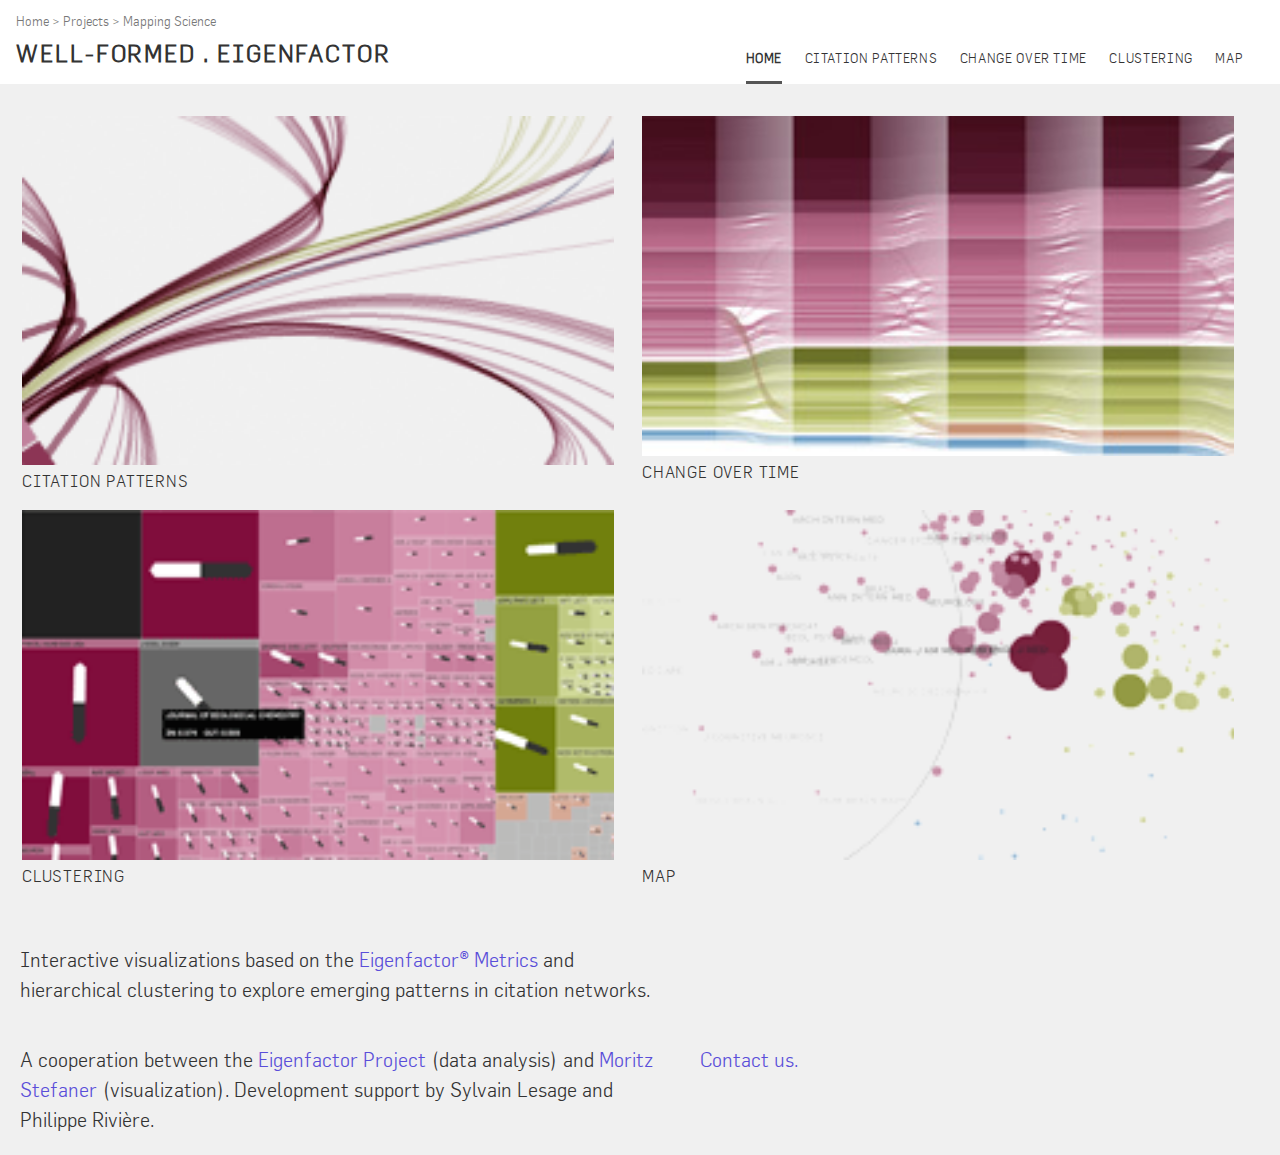
==== index.html @ 4a296b69 "link h1 to index.html" ====
<!DOCTYPE html>
<html>

<head>
    <meta charset="utf-8">
    <title>WELL-FORMED.EIGENFACTOR.ORG : Visualizing information flow in science</title>

    <link rel="stylesheet" type="text/css" href="common.css">
</head>

<body>
		<div class="header">

			<div id="cHeader_navigation">
				<a href="../../index.php"> Home </a> >
				<a href="../../projects.php"> Projects </a> >
				<a href="../researchArea_2.php"> Mapping Science </a>
			</div>

			<h1><a href="index.html">well-formed&thinsp;.&thinsp;eigenfactor</a></h1>

			<ul class="menu">

				<li >
					<a class="active" href="index.html">
						<span>Home</span>
					</a>
				</li>

				<li>
					<a href="radial.html">
						<span>Citation patterns</span>
					</a>
				</li>

				<li>
					<a href="time.html">
						<span>Change over time</span>
					</a>
				</li>

				<li>

					<a href="treemap.html">
						<span>Clustering</span>
					</a>
				</li>

	      <li>
	        <a href="map.html">
	          <span>Map</span>
	        </a>
	      </li>

			</ul>
		</div>
		<div class="content large">
			<ul class="teaser menu">
				<li>
					<a href="radial.html">
						<img src="img/radial2.gif" />
						<span>Citation patterns</span>
					</a>
				</li>

				<li>
					<a href="time.html">
						<img src="img/flow2.jpg" />
						<span>Change over time</span>
					</a>
				</li>

				<li>

					<a href="treemap.html">
						<img src="img/treemap2.gif" />
						<span>Clustering</span>
					</a>
				</li>

	      <li>
	        <a href="map.html">
	        	<img src="img/map2.gif"/>
	          <span>Map</span>
	        </a>
	      </li>
			</ul>

	    <p>Interactive visualizations based on the <a href="../journalRank/index.php">Eigenfactor&#174; Metrics</a> and hierarchical clustering to explore emerging patterns in citation networks.</p>

	    <p>A cooperation between the <a href="../../index.php">Eigenfactor Project</a> (data analysis) and <a href="http://moritz.stefaner.eu">Moritz Stefaner</a> (visualization). Development support by Sylvain Lesage and Philippe Rivière.</p>

	    <p>
	    	<a href="mailto:eigenfactor@well-formed-data.net">Contact us.</a>
	   	</p>

	  </div>
</body>

</html>
---- common.css ----
/*
 * CSS for the HTML page
 */

@font-face {
  font-family: 'flamamediumregular';
  src: url('assets/flamamediumregular.woff2') format('woff2'),
       url('assets/flamamediumregular.woff') format('woff');
  font-weight: bold;
  font-style: normal;
}

@font-face {
  font-family: 'flamalightregular';
  src: url('assets/flamalightregular.woff2') format('woff2'),
       url('assets/flamalightregular.woff') format('woff');
  font-weight: normal;
  font-style: normal;
}

body {
  margin: 0;
  padding: 0;
  /*overflow: hidden;*/
  background: #f0f0f0;
  font-family: "flamalightregular";
  line-height: 1.5;
  color: #333;
}


* {
  box-sizing: border-box;
}

a{
  color: inherit;
  text-decoration: none;
}

p a {
  color: #5A4ED9;
}

iframe{
  display: block;
  width: 100%;
  height: 100%;
  border: none;

  float: left;
}

#cHeader_navigation{
  font-size: .8em;
  color: #777;
  margin: -.3em 0 .3em;
}

h1{
  margin: 0 0 .5em;
  padding: 0;
  float: left;
  text-transform: uppercase;
  font-size: 1.5em;
  letter-spacing: .08em;
}

.header{
  background: white;
  padding: 1em 1em 0;
  width: 100%;
  overflow: auto;
}

.content {
  width: 100%;
  height: 100vh;
  clear: both;
}

.large{
  font-size: 1.25em;
}


.content p{
  float: left;
  max-width: 32em;
  margin: 1em;
}

.content p strong{
  font-weight: bold;
  /*text-transform: uppercase;*/
  letter-spacing: .02em;
  margin-right: .3em;
}

.menu{
  display: block;
  float: right;
  padding: 0;
  margin: .6em .3em 0 0;
  overflow: auto;
}

@media (max-width:960px) {

  h1{
    float: none;
  }

  .menu{
    float: left;
    margin: 0;
  }
}

.menu.teaser{
  padding: 1em;
  grid-template-columns: 1fr 1fr 1fr 1fr;
  display: grid;
  width: 100%;
}

@media (max-width:1800px) {
  .menu.teaser{
    grid-template-columns: 1fr 1fr;
   }
}

@media (max-width:960px) {
  .menu.teaser{
    grid-template-columns: 1fr;
   }
}

.menu li{
  list-style: none;
  display: block;
  margin: 0 0 0 -.6em;
  padding: 0 1em;
  float: left;

  /*border: 1px solid red;*/
}


.menu li img{
  display: block;
  width: 100%;
  height: 100%;
  object-fit: cover;
}

.menu li span{
  display: block;
  width: 100%;
  height: auto;
  padding: .3em 0 1em 0;
  text-transform: uppercase;
  letter-spacing: .05em;
  font-size: .8em;
}

.menu li a{
  display: inline-block;
  width: 100%;
}


.active{
  font-weight: bold;
  border-bottom: 3px solid #555;
}

.content.grid{
  display: grid;
  grid-template-areas: "vis vis vis vis" ". info-text-1 info-text-2 ."
  ;
  grid-template-columns: 1fr auto auto 1fr;
  grid-template-rows: minmax(800px, 1fr) auto;
  width: auto;
  height: auto;
  padding-top: 10px;
}

@media (min-width:1400px) and (min-height:800px) {
  .content.grid{
    grid-template-areas: "vis info-text-1"
    "vis info-text-2" "vis .";
    grid-template-columns: 1fr auto;
    grid-template-rows: auto auto minmax(800px, 1fr);
    position: absolute;
    top: 85px;
    bottom: 0;
    left: 0;
    right: 0;
  }
}

@media (max-width:920px) {
  .content.grid{
    grid-template-areas: "vis" "info-text-1"
    "info-text-2";
    grid-template-columns: 1fr;
  }
}

.content.grid .info-text-1{
  grid-area: info-text-1;
}

.content.grid .info-text-2{
  grid-area: info-text-2;
}

.content.grid .vis{
  grid-area: vis;
}

button#fullscreen {
  position: absolute;
  top: 4px;
  right: 1em;
  border: none;
  text-transform: uppercase;
  background: #dddddd;
  color: #333;
  font-size: 12px;
  padding: 4px 5px;
  font-family: "flamalightregular";
}
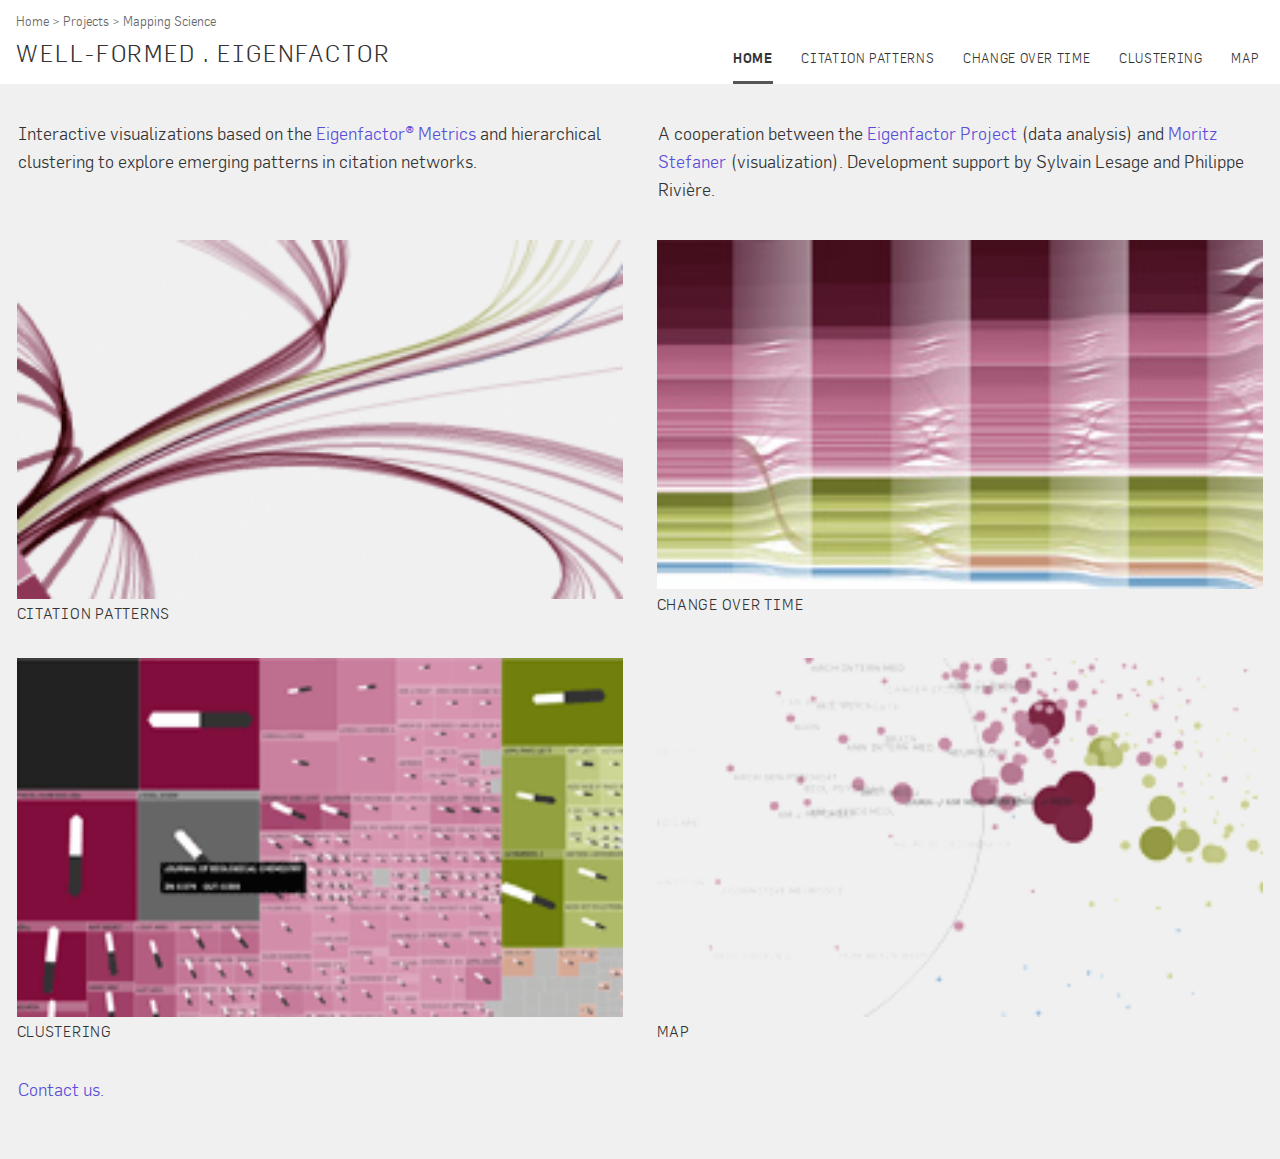
==== commit e0305579: "landing page layout" ====
--- a/index.html
+++ b/index.html
@@ -2,99 +2,107 @@
 <html>
 
 <head>
-    <meta charset="utf-8">
-    <title>WELL-FORMED.EIGENFACTOR.ORG : Visualizing information flow in science</title>
+	<meta charset="utf-8">
+	<title>WELL-FORMED.EIGENFACTOR.ORG : Visualizing information flow in science</title>
 
-    <link rel="stylesheet" type="text/css" href="common.css">
+	<link rel="stylesheet" type="text/css" href="common.css">
 </head>
 
 <body>
-		<div class="header">
+	<div class="header">
 
-			<div id="cHeader_navigation">
-				<a href="../../index.php"> Home </a> >
-				<a href="../../projects.php"> Projects </a> >
-				<a href="../researchArea_2.php"> Mapping Science </a>
+		<div id="cHeader_navigation">
+			<a href="../../index.php"> Home </a> >
+			<a href="../../projects.php"> Projects </a> >
+			<a href="../researchArea_2.php"> Mapping Science </a>
+		</div>
+
+		<h1>
+			<a href="index.html">well-formed&thinsp;.&thinsp;eigenfactor</a>
+		</h1>
+
+		<ul class="menu">
+
+			<li>
+				<a class="active" href="index.html">
+					<span>Home</span>
+				</a>
+			</li>
+
+			<li>
+				<a href="radial.html">
+					<span>Citation patterns</span>
+				</a>
+			</li>
+
+			<li>
+				<a href="time.html">
+					<span>Change over time</span>
+				</a>
+			</li>
+
+			<li>
+
+				<a href="treemap.html">
+					<span>Clustering</span>
+				</a>
+			</li>
+
+			<li>
+				<a href="map.html">
+					<span>Map</span>
+				</a>
+			</li>
+
+		</ul>
+	</div>
+	<div class="content large">
+		<ul class="teaser menu">
+			<li class="image1">
+				<a href="radial.html">
+					<img src="img/radial2.gif" />
+					<span>Citation patterns</span>
+				</a>
+			</li>
+
+			<li class="image2">
+				<a href="time.html">
+					<img src="img/flow2.jpg" />
+					<span>Change over time</span>
+				</a>
+			</li>
+
+			<li class="image3">
+
+				<a href="treemap.html">
+					<img src="img/treemap2.gif" />
+					<span>Clustering</span>
+				</a>
+			</li>
+
+			<li class="image4">
+				<a href="map.html">
+					<img src="img/map2.gif" />
+					<span>Map</span>
+				</a>
+			</li>
+
+			<div class="text1">
+				<p>Interactive visualizations based on the
+					<a href="../journalRank/index.php">Eigenfactor&#174; Metrics</a> and hierarchical clustering to explore emerging patterns in citation networks.</p>
 			</div>
-
-			<h1><a href="index.html">well-formed&thinsp;.&thinsp;eigenfactor</a></h1>
-
-			<ul class="menu">
-
-				<li >
-					<a class="active" href="index.html">
-						<span>Home</span>
-					</a>
-				</li>
-
-				<li>
-					<a href="radial.html">
-						<span>Citation patterns</span>
-					</a>
-				</li>
-
-				<li>
-					<a href="time.html">
-						<span>Change over time</span>
-					</a>
-				</li>
-
-				<li>
-
-					<a href="treemap.html">
-						<span>Clustering</span>
-					</a>
-				</li>
-
-	      <li>
-	        <a href="map.html">
-	          <span>Map</span>
-	        </a>
-	      </li>
-
-			</ul>
-		</div>
-		<div class="content large">
-			<ul class="teaser menu">
-				<li>
-					<a href="radial.html">
-						<img src="img/radial2.gif" />
-						<span>Citation patterns</span>
-					</a>
-				</li>
-
-				<li>
-					<a href="time.html">
-						<img src="img/flow2.jpg" />
-						<span>Change over time</span>
-					</a>
-				</li>
-
-				<li>
-
-					<a href="treemap.html">
-						<img src="img/treemap2.gif" />
-						<span>Clustering</span>
-					</a>
-				</li>
-
-	      <li>
-	        <a href="map.html">
-	        	<img src="img/map2.gif"/>
-	          <span>Map</span>
-	        </a>
-	      </li>
-			</ul>
-
-	    <p>Interactive visualizations based on the <a href="../journalRank/index.php">Eigenfactor&#174; Metrics</a> and hierarchical clustering to explore emerging patterns in citation networks.</p>
-
-	    <p>A cooperation between the <a href="../../index.php">Eigenfactor Project</a> (data analysis) and <a href="http://moritz.stefaner.eu">Moritz Stefaner</a> (visualization). Development support by Sylvain Lesage and Philippe Rivière.</p>
-
-	    <p>
-	    	<a href="mailto:eigenfactor@well-formed-data.net">Contact us.</a>
-	   	</p>
-
-	  </div>
+			<div class="text2">
+				<p>A cooperation between the
+					<a href="../../index.php">Eigenfactor Project</a> (data analysis) and
+					<a href="http://moritz.stefaner.eu">Moritz Stefaner</a> (visualization). Development support by Sylvain Lesage and Philippe Rivière.</p>
+			</div>
+			<div class="text3">
+				<p>
+					<a href="mailto:eigenfactor@well-formed-data.net">Contact us.</a>
+				</p>
+			</div>
+		</ul>
+	</div>
 </body>
 
 </html>--- a/common.css
+++ b/common.css
@@ -3,17 +3,17 @@
  */
 
 @font-face {
-  font-family: 'flamamediumregular';
-  src: url('assets/flamamediumregular.woff2') format('woff2'),
-       url('assets/flamamediumregular.woff') format('woff');
+  font-family: "flama";
+  src: url("assets/flamamediumregular.woff2") format("woff2"),
+    url("assets/flamamediumregular.woff") format("woff");
   font-weight: bold;
   font-style: normal;
 }
 
 @font-face {
-  font-family: 'flamalightregular';
-  src: url('assets/flamalightregular.woff2') format('woff2'),
-       url('assets/flamalightregular.woff') format('woff');
+  font-family: "flama";
+  src: url("assets/flamalightregular.woff2") format("woff2"),
+    url("assets/flamalightregular.woff") format("woff");
   font-weight: normal;
   font-style: normal;
 }
@@ -23,50 +23,49 @@
   padding: 0;
   /*overflow: hidden;*/
   background: #f0f0f0;
-  font-family: "flamalightregular";
+  color: #333;
+  font-family: flama, sans-serif;
   line-height: 1.5;
-  color: #333;
-}
-
+}
 
 * {
   box-sizing: border-box;
 }
 
-a{
+a {
   color: inherit;
   text-decoration: none;
 }
 
 p a {
-  color: #5A4ED9;
-}
-
-iframe{
+  color: #5a4ed9;
+}
+
+iframe {
   display: block;
   width: 100%;
   height: 100%;
   border: none;
-
-  float: left;
-}
-
-#cHeader_navigation{
-  font-size: .8em;
-  color: #777;
-  margin: -.3em 0 .3em;
-}
-
-h1{
-  margin: 0 0 .5em;
+  float: left;
+}
+
+#cHeader_navigation {
+  font-size: 0.8em;
+  color: #666;
+  margin: -0.3em 0 0.3em;
+}
+
+h1 {
+  margin: 0 0 0.5em;
   padding: 0;
   float: left;
   text-transform: uppercase;
   font-size: 1.5em;
-  letter-spacing: .08em;
-}
-
-.header{
+  letter-spacing: 0.08em;
+  font-weight: normal;
+}
+
+.header {
   background: white;
   padding: 1em 1em 0;
   width: 100%;
@@ -79,106 +78,153 @@
   clear: both;
 }
 
-.large{
-  font-size: 1.25em;
-}
-
-
-.content p{
+.large {
+  font-size: 1.15em;
+}
+
+.content p {
   float: left;
   max-width: 32em;
-  margin: 1em;
-}
-
-.content p strong{
+  margin: 0 1em 1em 1em;
+}
+
+.content p strong {
   font-weight: bold;
   /*text-transform: uppercase;*/
-  letter-spacing: .02em;
-  margin-right: .3em;
-}
-
-.menu{
+  letter-spacing: 0.02em;
+  margin-right: 0.3em;
+}
+
+.menu {
   display: block;
   float: right;
   padding: 0;
-  margin: .6em .3em 0 0;
+  margin: 0.6em -0.6em 0 0;
+
   overflow: auto;
 }
 
-@media (max-width:960px) {
-
-  h1{
+@media (max-width: 960px) {
+  h1 {
     float: none;
   }
 
-  .menu{
+  .menu {
     float: left;
-    margin: 0;
-  }
-}
-
-.menu.teaser{
-  padding: 1em;
-  grid-template-columns: 1fr 1fr 1fr 1fr;
+    margin: 0 0 0 -0.6em;
+  }
+}
+
+.menu.teaser {
+  /* padding: 1em; */
+  margin: 2em 0;
   display: grid;
-  width: 100%;
-}
-
-@media (max-width:1800px) {
-  .menu.teaser{
+  grid-auto-rows: auto;
+  grid-row-gap: 1em;
+  grid-auto-columns: 1fr;
+  grid-template-rows: auto 1fr;
+  grid-template-areas:
+    "image1 image2 text1"
+    "image1 image2 text2"
+    "image3 image4 text3";
+
+  width: 100%;
+}
+
+@media (max-width: 1280px) {
+  .menu.teaser {
+    grid-template-areas:
+      "text1 text2"
+      "image1 image2"
+      "image3 image4"
+      "text3 .";
+  }
+}
+
+@media (max-width: 960px) {
+  .menu.teaser {
+    grid-template-areas:
+      "text1"
+      "image1" "image2"
+      "text2"
+      "image3" "image4"
+      "text3";
+  }
+}
+
+.image1 {
+  grid-area: image1;
+}
+.image2 {
+  grid-area: image2;
+}
+.image3 {
+  grid-area: image3;
+}
+.image4 {
+  grid-area: image4;
+}
+.text1 {
+  grid-area: text1;
+}
+.text2 {
+  grid-area: text2;
+}
+.text3 {
+  grid-area: text3;
+}
+/* 
+@media (max-width: 1400px) {
+  .menu.teaser {
     grid-template-columns: 1fr 1fr;
-   }
-}
-
-@media (max-width:960px) {
-  .menu.teaser{
+  }
+}
+
+@media (max-width: 960px) {
+  .menu.teaser {
     grid-template-columns: 1fr;
-   }
-}
-
-.menu li{
+  }
+} */
+
+.menu li {
   list-style: none;
   display: block;
-  margin: 0 0 0 -.6em;
-  padding: 0 1em;
+  padding: 0 0.9em;
   float: left;
 
   /*border: 1px solid red;*/
 }
 
-
-.menu li img{
+.menu li img {
   display: block;
   width: 100%;
   height: 100%;
   object-fit: cover;
 }
 
-.menu li span{
+.menu li span {
   display: block;
   width: 100%;
   height: auto;
-  padding: .3em 0 1em 0;
+  padding: 0.3em 0 1em 0;
   text-transform: uppercase;
-  letter-spacing: .05em;
-  font-size: .8em;
-}
-
-.menu li a{
+  letter-spacing: 0.05em;
+  font-size: 0.8em;
+}
+
+.menu li a {
   display: inline-block;
   width: 100%;
 }
 
-
-.active{
+.active {
   font-weight: bold;
   border-bottom: 3px solid #555;
 }
 
-.content.grid{
+.content.grid {
   display: grid;
-  grid-template-areas: "vis vis vis vis" ". info-text-1 info-text-2 ."
-  ;
+  grid-template-areas: "vis vis vis vis" ". info-text-1 info-text-2 .";
   grid-template-columns: 1fr auto auto 1fr;
   grid-template-rows: minmax(800px, 1fr) auto;
   width: auto;
@@ -186,10 +232,11 @@
   padding-top: 10px;
 }
 
-@media (min-width:1400px) and (min-height:800px) {
-  .content.grid{
-    grid-template-areas: "vis info-text-1"
-    "vis info-text-2" "vis .";
+@media (min-width: 1400px) and (min-height: 800px) {
+  .content.grid {
+    grid-template-areas:
+      "vis info-text-1"
+      "vis info-text-2" "vis .";
     grid-template-columns: 1fr auto;
     grid-template-rows: auto auto minmax(800px, 1fr);
     position: absolute;
@@ -200,23 +247,24 @@
   }
 }
 
-@media (max-width:920px) {
-  .content.grid{
-    grid-template-areas: "vis" "info-text-1"
-    "info-text-2";
+@media (max-width: 920px) {
+  .content.grid {
+    grid-template-areas:
+      "vis" "info-text-1"
+      "info-text-2";
     grid-template-columns: 1fr;
   }
 }
 
-.content.grid .info-text-1{
+.content.grid .info-text-1 {
   grid-area: info-text-1;
 }
 
-.content.grid .info-text-2{
+.content.grid .info-text-2 {
   grid-area: info-text-2;
 }
 
-.content.grid .vis{
+.content.grid .vis {
   grid-area: vis;
 }
 
@@ -230,6 +278,5 @@
   color: #333;
   font-size: 12px;
   padding: 4px 5px;
-  font-family: "flamalightregular";
-}
-
+  font-family: flama;
+}
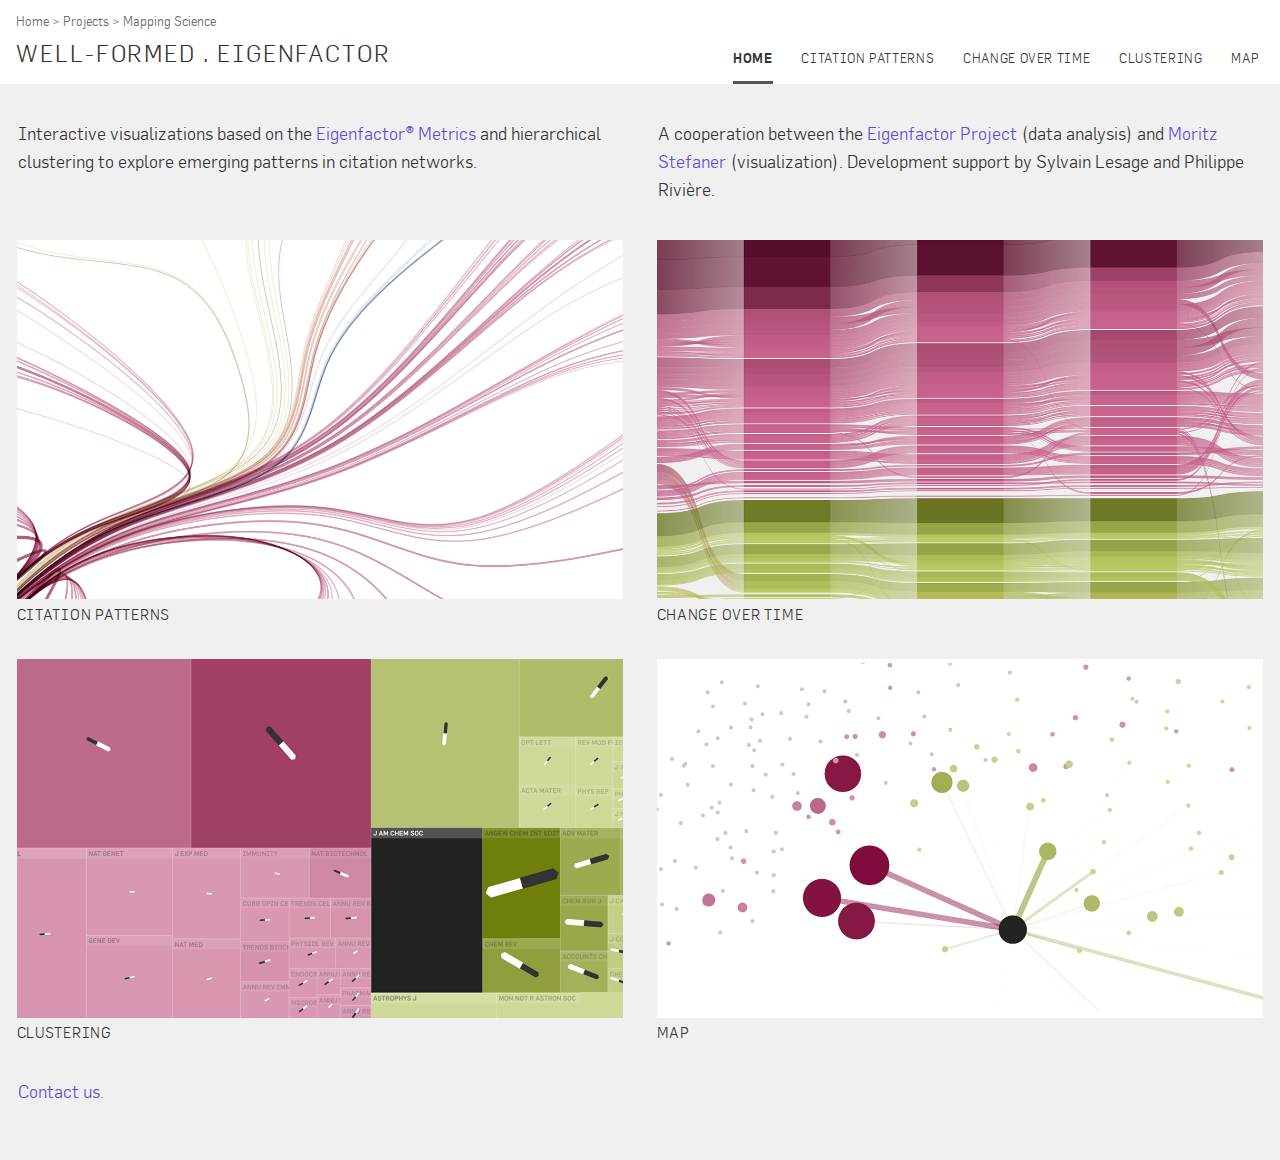
==== commit c6277a0d: "improved teaser images" ====
--- a/index.html
+++ b/index.html
@@ -60,14 +60,14 @@
 		<ul class="teaser menu">
 			<li class="image1">
 				<a href="radial.html">
-					<img src="img/radial2.gif" />
+					<img src="img/radial.png" />
 					<span>Citation patterns</span>
 				</a>
 			</li>
 
 			<li class="image2">
 				<a href="time.html">
-					<img src="img/flow2.jpg" />
+					<img src="img/flow.png" />
 					<span>Change over time</span>
 				</a>
 			</li>
@@ -75,14 +75,14 @@
 			<li class="image3">
 
 				<a href="treemap.html">
-					<img src="img/treemap2.gif" />
+					<img src="img/treemap.png" />
 					<span>Clustering</span>
 				</a>
 			</li>
 
 			<li class="image4">
 				<a href="map.html">
-					<img src="img/map2.gif" />
+					<img src="img/map.png" />
 					<span>Map</span>
 				</a>
 			</li>
--- a/common.css
+++ b/common.css
@@ -85,7 +85,11 @@
 .content p {
   float: left;
   max-width: 32em;
-  margin: 0 1em 1em 1em;
+  margin: 1em;
+}
+
+.teaser p {
+  margin-top: 0;
 }
 
 .content p strong {
@@ -266,6 +270,8 @@
 
 .content.grid .vis {
   grid-area: vis;
+  min-height: 100vh;
+  min-height: calc(100vh-80px);
 }
 
 button#fullscreen {
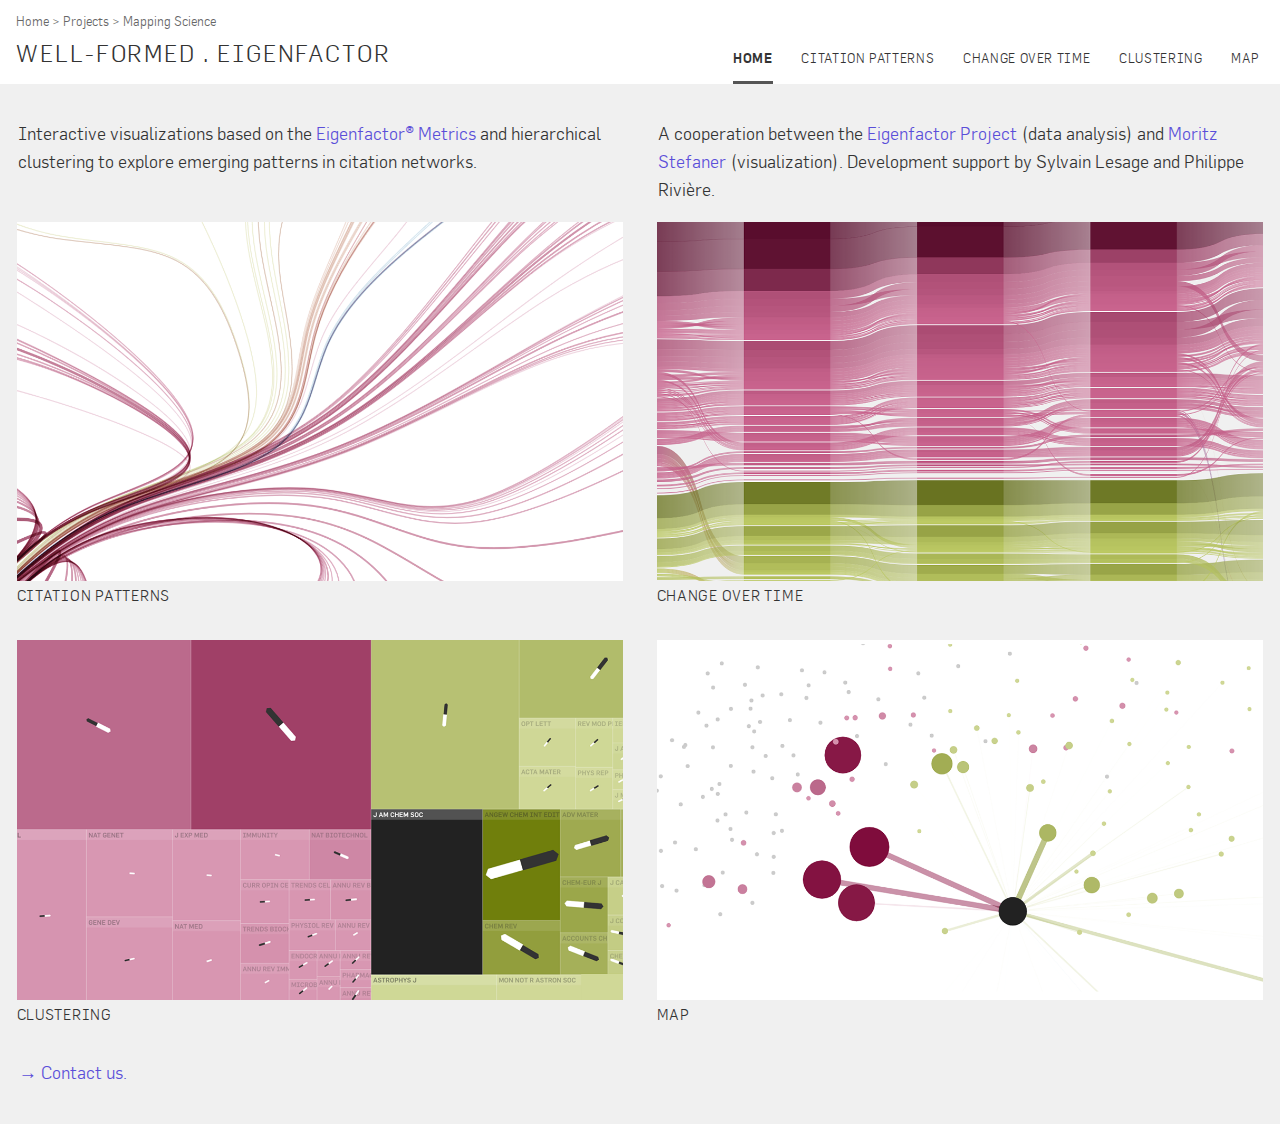
==== commit 23301263: "add meta tags" ====
--- a/index.html
+++ b/index.html
@@ -3,8 +3,9 @@
 
 <head>
 	<meta charset="utf-8">
+
 	<title>WELL-FORMED.EIGENFACTOR.ORG : Visualizing information flow in science</title>
-
+	<meta name="description" content="Information-aesthetic explorations of emerging patterns in scientific citation networks. A cooperation between the Eigenfactor&#174; Project (data analysis) and Moritz Stefaner (visualization).">
 	<link rel="stylesheet" type="text/css" href="common.css">
 </head>
 
@@ -98,7 +99,7 @@
 			</div>
 			<div class="text3">
 				<p>
-					<a href="mailto:eigenfactor@well-formed-data.net">Contact us.</a>
+					<a href="mailto:eigenfactor@well-formed-data.net">→ Contact us.</a>
 				</p>
 			</div>
 		</ul>
--- a/common.css
+++ b/common.css
@@ -85,7 +85,7 @@
 .content p {
   float: left;
   max-width: 32em;
-  margin: 1em;
+  margin: 2em 1em 0;
 }
 
 .teaser p {
@@ -233,7 +233,7 @@
   grid-template-rows: minmax(800px, 1fr) auto;
   width: auto;
   height: auto;
-  padding-top: 10px;
+  /* padding-top: 10px; */
 }
 
 @media (min-width: 1400px) and (min-height: 800px) {
@@ -276,13 +276,19 @@
 
 button#fullscreen {
   position: absolute;
-  top: 4px;
-  right: 1em;
+  top: 5px;
+  right: 0;
   border: none;
   text-transform: uppercase;
-  background: #dddddd;
-  color: #333;
+  letter-spacing: 0.05em;
+  background: transparent;
+  color: #aaa;
   font-size: 12px;
   padding: 4px 5px;
   font-family: flama;
 }
+
+button#fullscreen:hover {
+  background: #fff;
+  color: #333;
+}
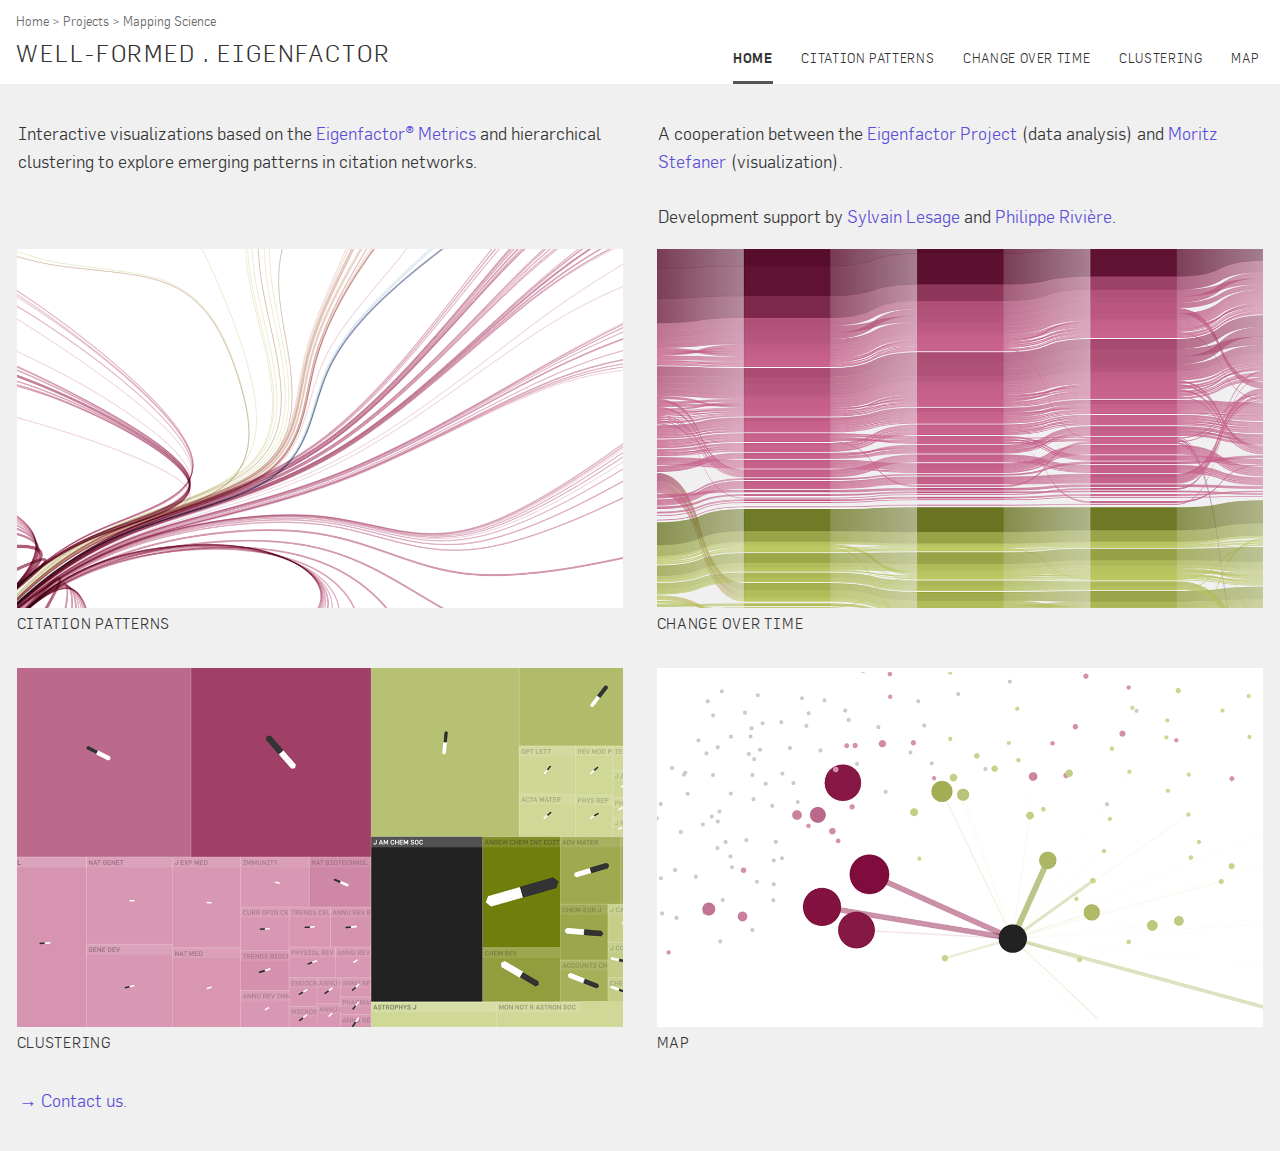
==== commit 455169cd: "add weblinks" ====
--- a/index.html
+++ b/index.html
@@ -13,9 +13,9 @@
 	<div class="header">
 
 		<div id="cHeader_navigation">
-			<a href="../../index.php"> Home </a> >
-			<a href="../../projects.php"> Projects </a> >
-			<a href="../researchArea_2.php"> Mapping Science </a>
+			<a href="//eigenfactor.org"> Home </a> >
+			<a href="//eigenfactor.org/projects.php"> Projects </a> >
+			<a href="//eigenfactor.org/projects/researchArea_2.php"> Mapping Science</a>
 		</div>
 
 		<h1>
@@ -95,7 +95,7 @@
 			<div class="text2">
 				<p>A cooperation between the
 					<a href="../../index.php">Eigenfactor Project</a> (data analysis) and
-					<a href="http://moritz.stefaner.eu">Moritz Stefaner</a> (visualization). Development support by Sylvain Lesage and Philippe Rivière.</p>
+					<a href="http://moritz.stefaner.eu">Moritz Stefaner</a> (visualization). <br/><br/>Development support by <a href="https://rednegra.net/sylvainlesage/en/">Sylvain Lesage</a>  and <a href="https://illisible.net/philippe-riviere?lang=en">Philippe Rivière</a>.</p>
 			</div>
 			<div class="text3">
 				<p>
